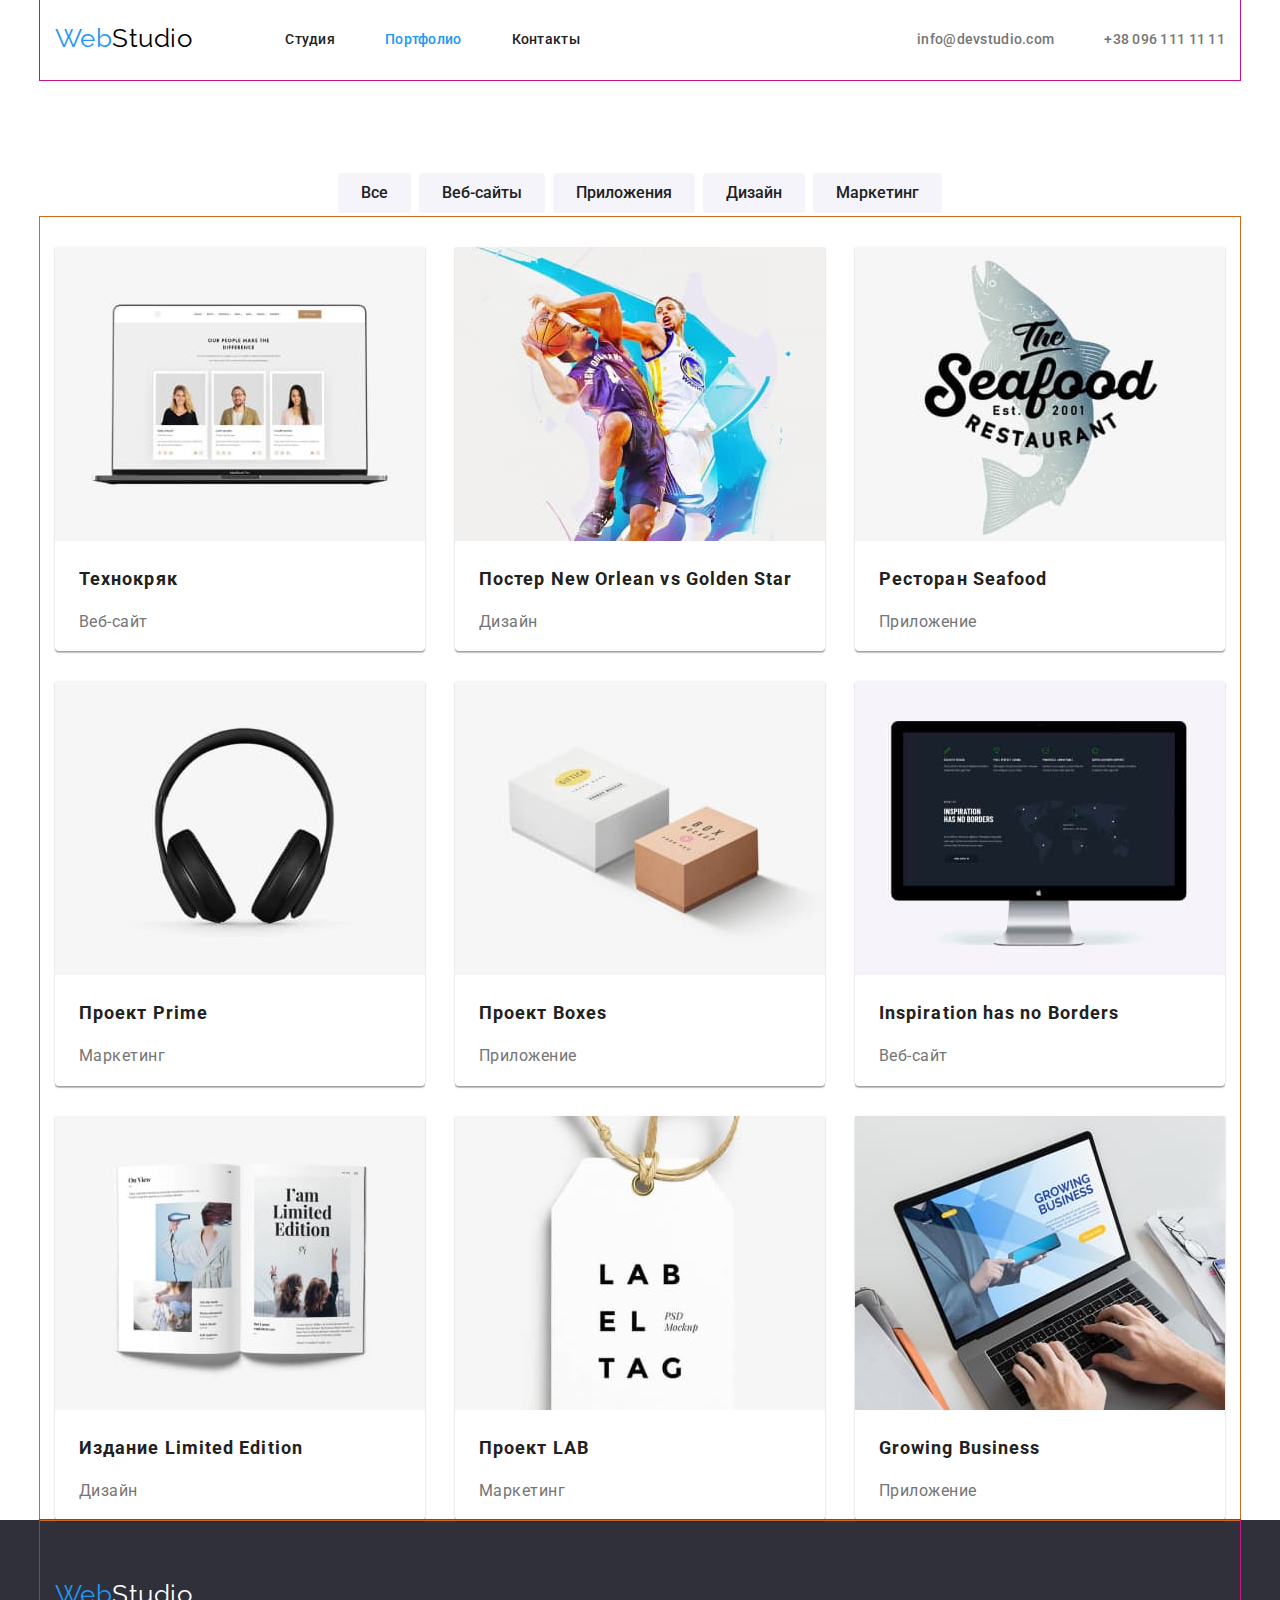
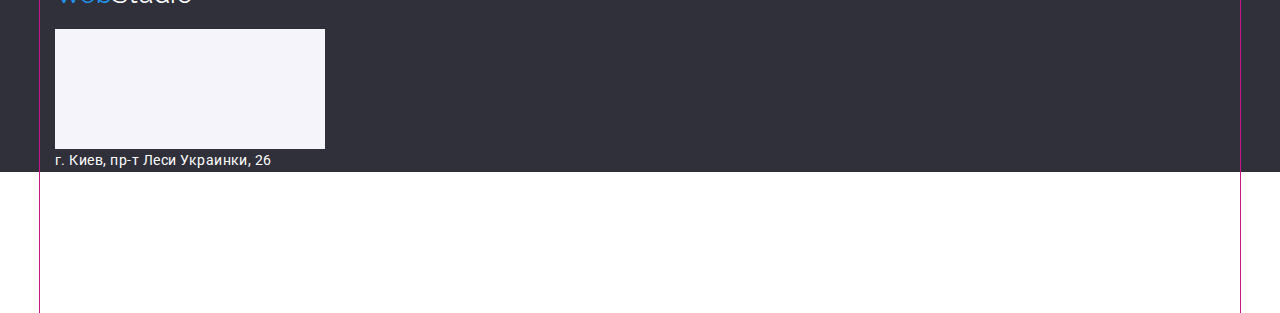
==== potrfolio.html @ 8383c679 "sapka-hero" ====
<!DOCTYPE html>
<html lang="en">
<head>
    <meta charset="UTF-8">
    <meta name="viewport" content="width=device-width, initial-scale=1.0">
    <title>Document</title>
    <link rel="preconnect" href="https://fonts.gstatic.com">
<link rel="stylesheet" href="https://fonts.googleapis.com/css2?family=Raleway:wght@700&family=Roboto:wght@400;500;700;900&display=swap">
<link rel="stylesheet" href="https://cdnjs.cloudflare.com/ajax/libs/modern-normalize/1.0.0/modern-normalize.min.css">    
<link rel="stylesheet" href="./css/modern-normalize.css">
    <link rel="stylesheet" href="./css/styles.css">
</head>
<body class="page">

    <!--шапка-->
    <header>
        <!-- container -->
       <div class="container main-nav">
     <nav class="nav">
     <a class="logo" href=""><span class="logo-web">Web</span>Studio</a>
         
             <ul class="site-nav">
                 <li class="item"> <a href="./index.html" class="link">Студия</a></li>
                 <li class="item"> <a href="./potrfolio.html" class="link carent">Портфолио</a></li>
                 <li class="item"> <a href="" class="link">Контакты</a></li>
             </ul>
          </nav>

             <ul class="nav-adress">
                 <li class="item"><a href="mailto:info@devstudio.com" class="link">info@devstudio.com</a></li>
                 <li class="item"><a href="tel:+380961111111" class="link">+38 096 111 11 11</a></li>
             </ul>
          </div>
  </header>  
     <main>
         
     <ul class="title-btn">
         <li class="btn-btn">
             <button class="btn">Все</button>
         </li>
         <li class="btn-btn">
             <button class="btn">Веб-сайты</button>
         </li>
         <li class="btn-btn">
             <button class="btn">Приложения</button>
         </li>
         <li class="btn-btn">
             <button class="btn">Дизайн</button>
         </li>
         <li class="btn-btn">
             <button class="btn">Маркетинг</button>
         </li>
     </ul>
        
        <!--наши-работы-->
     <section class="box">

        <!-- flex-container -->
     <div class="title-flex">

         <h1 class="visually-hidden">работы</h1>
         <ul class="card-set">
             <li class="grid">
                 <article class="card">
                     <div class="card-thumb">
                 <img src="./images/studio-1.jpg" alt="Технокряк" width="370">
                     </div>
                 <div class="card-contents">
                 <h2 class="title">Технокряк</h2>
                 <p class="list">Веб-сайт</p>
                    </div>
                </article>
             </li>
             <li class="grid">
                <article class="card">
                    <div class="card-thumb">
                 <img src="./images/studio-2.jpg" alt="Постер" width="370">
                </div>
                <div class="card-contents">
                 <h2 class="title">Постер New Orlean vs Golden Star</h2>
                 <p class="list">Дизайн</p>
                    </div>
                </article>
                </li>
             <li class="grid">
                <article class="card">
                    <div class="card-thumb">
                 <img src="./images/studio-3.jpg" alt="Названіе ресторана" width="370">
                 </div>
                <div class="card-contents">
                 <h2 class="title">Ресторан Seafood</h2>
                 <p class="list">Приложение</p>
                    </div>
                </article>
                </li>
             <li class="grid">
                <article class="card">
                    <div class="card-thumb">
                 <img src="./images/studio-4.jpg" alt="Наушники" width="370">
                 </div>
                <div class="card-contents">
                 <h2 class="title">Проект Prime</h2>
                 <p class="list">Маркетинг</p>
                    </div>
                </article>
             </li>
             <li class="grid">
                <article class="card">
                    <div class="card-thumb">
                 <img src="./images/studio-5.jpg" alt="Проект Boxes" width="370">
                </div>
                <div class="card-contents">
                 <h2 class="title">Проект Boxes</h2>
                 <p class="list">Приложение</p>
                    </div>
                </article>
             </li>
             <li class="grid">
                <article class="card">
                    <div class="card-thumb">
                 <img src="./images/studio-6.jpg" alt="Inspiration has no Borders" width="370">
                 </div>
                <div class="card-contents">
                 <h2 class="title">Inspiration has no Borders</h2>
                 <p class="list">Веб-сайт</p>
                    </div>
                </article>
             </li>
             <li class="grid">
                <article class="card">
                    <div class="card-thumb">
                 <img src="./images/studio-7.jpg" alt="Издание Limited Edition" width="370">
                 </div>
                <div class="card-contents">
                 <h2 class="title">Издание Limited Edition</h2>
                 <p class="list">Дизайн</p>
                    </div>
                </article>
             </li>
             <li class="grid">
                <article class="card">
                    <div class="card-thumb">
                 <img src="./images/studio-8.jpg" alt="Проект LAB" width="370">
                </div>
                <div class="card-contents">
                 <h2 class="title">Проект LAB</h2>
                <p class="list">Маркетинг</p>
                    </div>
            </article>
             </li>
             <li class="grid">
                <article class="card">
                    <div class="card-thumb">
                 <img src="./images/studio-9.jpg" alt="Growing Business" width="370">
                </div>
                <div class="card-contents">
                 <h2 class="title">Growing Business</h2>
                 <p class="list">Приложение</p>
                    </div>
                </article>
             </li>
         </ul>
        </div>
        </section>
     
    </main>

    <footer class="footer">
        <!-- container -->
        <div class="container">
      <a class="logo" href=""><span class="logo-web">Web</span>Studio</a>
      <address class="adres">
  
         <ul class="contact">
          <li class="links"><a href="" class="items">г. Киев, пр-т Леси Украинки, 26</a></li>
          <li class="links"><a href="mailto:info@devstudio.com" class="item">info@devstudio.com</a></li>
          <li class="links"><a href="tel:+380961111111" class="item">+38 096 111 11 11</a></li>
      </ul>
  
      </address>
  </div>
    </footer>
</body>
</html>
---- css/styles.css ----
:root { 
--primary-text-color: #757575; 
--title-text-color: #212121;  
--akcent-color:  #2196F3;
--logo-tekst: #000000;
--hero-100pr: #FFFFFF;
--white-footer-60pr: #FFFFFF;

--backgraund: #2F303A; 
--primery-btn-color: #F5F4FA;

--card-grid: 30px;
}

body { 
color: var(--primary-text-color); 
font-family: Roboto, sans-serif; 
letter-spacing: 0.03em;}


.visually-hidden { 
position: absolute;
width: 1px; 
height: 1px; 
margin: -1px; 
border: 0; 
padding: 0; 
white-space: nowrap; 
clip-path: inset(100%); clip: rect(0 0 0 0); overflow: hidden;}


/* анульовання */

.section.no-padding {
    padding-top: 0;
    padding-bottom: 0;
}
.card-set .list {
    margin-top: 4;
    margin-bottom: 0;
}

img {
    display: block;
    max-width: 100%;
    height: auto;
}
 
.container {
margin-left: auto;
margin-right: auto;
width: 1200px;
padding-right: 15px;
padding-left: 15px;
outline: 1px solid mediumvioletred;
}
  
    
/* main-nav */
.main-nav {
    justify-content: space-between;
    align-items: center;
    display: flex;
}
.nav {
    display: flex;
}
/* .nav-adress */
.nav-adress { 
    margin-left: auto;
    display: flex;
    padding-top: 32px;
    padding-bottom: 32px;
    padding-left: 0;
    margin-top: 0;
    margin-bottom: 0;


    font-weight: 500; 
    font-size: 14px; 
    line-height: 1.14; 
    letter-spacing: 0.02em;
}
/* site-nav */
.site-nav {
    justify-content: space-between;
    align-items: center;
    
    display: flex;
    margin-left: 93px;
    margin-top: 0;
    margin-bottom: 0;
    padding-left: 0;
}
/* logo */

.logo-web {color: var(--akcent-color);}

.nav .logo {
    padding-top: 24px;
    padding-bottom: 25px;
}
.logo {
    color: var(--logo-tekst); 
    font-family: Raleway, sans-serif;
    font-size: 26px; 
    line-height: 1.11; 
}
.site-nav .item +.item {
    margin-left: 50px;
}

.site-nav .link {
    display: block;
    padding-top: 32px;
    padding-bottom: 32px;
    

    color: var(--title-text-color);
    font-weight: 500; 
    font-size: 14px; 
    line-height: 1.14; 
    letter-spacing: 0.02em;
}

.site-nav .link:hover,
.site-nav .link:focus {
    color: var(--akcent-color);
}

.site-nav .carent {
    color: var(--akcent-color);
}

.nav-adress .item + .item {
    margin-left: 50px;
}

/* adres */
.nav-adress .link{
    font-weight: 500; 
    font-size: 14px; 
    line-height: 1.14; 
    letter-spacing: 0.02em;
    display: flex;
    justify-content: center;
    cursor: pointer;
    height: 16px;
    color: var(--primary-text-color);
}
.nav-adress .link{
    content: '';
    fill: currentColor;
}
.address-icon {
    fill: currentColor;
    margin-right: 10px;
}
.address-icon:hover,
.address-icon:focus {
fill: var(--akcent-color);
}
/* .contact .link:last-child {
    margin-left: 50px;
} */

/* .contact li:not(:last-child) {
    margin-right: 50px;
} */
.nav-adress .link {
    color: var(--primary-text-color);
}

.nav-adress .link:hover, 
.nav-adress .link:focus {color: var(--akcent-color);}

/* hero */

.hero {
    max-width: 1600px;
    margin-right:auto;
    margin-left: auto;
    padding-top: 199px;
    padding-bottom: 201px;
    margin-top: 0px;
    margin-bottom: 0px;
    height: 600px;
    text-align: center;
    background-image: linear-gradient(to right,
    rgba(47, 48, 58, 0.4), rgba(47, 48, 58, 0.4)
),
url(../images/hero.jpg);
background-size: cover;
background-position: center;
text-align: center; 
}

.hero .hero-title {
    margin-bottom: 40px;
    margin-right:auto;
    margin-left: auto;
    color: var(--hero-100pr); 
    font-weight: 900; 
    font-size: 44px; 
    line-height: 1.36; 
    width: 696px;
    letter-spacing: 0.06em;
}

/* section */
.section {
    padding-top: 94px;
    padding-bottom: 94px;
}

.feature-list{
    display: flex;
    flex-wrap: wrap;
    
    margin-top: 0;
    margin-bottom: 0;
    padding-left: 0;
    list-style: none;
}
.feature-list .title {
    margin-top: 30px;
    margin-bottom: 10px;
}
.items::before { 
display: block;
content: '';
width: 270px;
height: 120px;
background-size: contain;
background-repeat: no-repeat;
background-position: center;
background-color: var(--primery-btn-color);
}

.items:nth-child(1)::before {
    background-image: url(../images/symbol-defs.svg#icon-antenna);
}

.items:nth-child(2)::before {
    background-image: url(../images/symbol-defs.svg#icon-clock);
}

.items:nth-child(3)::before {
    background-image: url(../images/symbol-defs.svg#icon-diagram);
}

.items:nth-child(4)::before {
    background-image: url(../images/symbol-defs.svg#icon-astronaut);
}

/* .items .icon-antenna {
    background-image: url(../images/symbol-defs.svg#icon-antenna);
} */
.feature-list .items {
width: 270px;
}

.feature-list .items +.items {
margin-left: 30px;
}

.feature-list .pic {
    width: 370px;
}

.feature-list .pic + .pic {
    margin-left: 30px;
}
.section-title,
.section .title,
.section .item {color: var(--title-text-color);}

.feature-list .title {
    margin-top: 0;
    margin-bottom: 40px;

    font-size: 14px; 
    line-height: 1.4;}

.section-title {
    margin-top: 0;
    margin-bottom: 50px;
    font-size: 36px; 
    line-height: 1.17;
    text-align: center;

}

.section .desc {
    margin-top: 0;
    margin-bottom: 0;

    font-weight: 400; 
    font-size: 14px; 
    line-height: 1.71;
}

.section .item {
    margin-top: 0;
    margin-bottom: 10px;

    font-weight: 500; 
    font-size: 16px; 
    line-height: 1.9;}

.section .link {
    padding-top: 0;
    padding-bottom: 0;
    margin-bottom: 0;
    margin-top: 0;

    font-size: 16px; 
    line-height: 1.9;
}

.section.our {
    background-color: var(--primery-btn-color);
}

.section-user .user {
    flex-basis: calc(100% / 4 - var(--card-grid));
    margin-left: var(--card-grid);
    box-shadow: 0px 1px 3px rgba(0, 0, 0, 0.12), 0px 1px 1px rgba(0, 0, 0, 0.14), 0px 2px 1px rgba(0, 0, 0, 0.2);
border-radius: 0px 0px 4px 4px;
}
.section-user {
    margin-left: calc(-1 * var(--card-grid));
    display: flex;
    flex-wrap: wrap;
    padding-left: 0;
    margin-top: 0;
    margin-bottom: 0;
    text-align: center;
    
}
.pic-content {
    padding-top: 30px;
    padding-bottom: 30px;
    background-color: var(--white-footer-60pr);
}

/* .section-user .link {
    margin-bottom: 30px;
} */

/* .section-user .user + .user {
margin-left: 30px;
} */

/* footer */

.footer {
    height: 252px;
    justify-content: center;
    background: var(--backgraund);
}

.footer .logo, 
.footer .items {color: var(--hero-100pr);}

.adres .item {color: var(--white-footer-60pr);}

.footer .contact {
    padding-left: 0;
    margin-top: 20px;

    font-weight: normal; 
    font-size: 14px; 
    line-height: 1.71;
}
.contact .links {
    margin-top: 9px;
}
.footer .container {
    padding-top: 60px;
    padding-bottom: 60px;
}
/* button */
.button {
    border-radius: 4px;
    padding: 10px 32px;
    border: 1px solid transparent;

    color: var(--hero-100pr); 
    background-color: var(--akcent-color); 
    
    font-family: inherit; 
    font-weight: 700; 
    font-size: 16px; 
    line-height: 1.87; 
    letter-spacing: 0.06em;
    align-items: center;
}

.title-btn {
    justify-content: center;
    padding-top: 93px;
    padding-bottom: 34px;
    display: flex;
padding-left: 0;
margin-top: 0;
margin-bottom: 0;
}

.title-btn .btn-btn + .btn-btn {
    margin-left: 8px;
}
.btn {
    display: inline-block;
    border-radius: 4px;
    padding: 6px 22px;
    border: 1px solid transparent;

    color: var(--title-text-color); 
    background: var(--primery-btn-color); 
    
    font-family: inherit; 
    font-weight: 500; 
    font-size: 16px; 
    line-height: 1.62;
    text-align: center;
}

.btn:hover,
.btn:focus {
    color: var(--hero-100pr); 
    background: var(--akcent-color);
}

/* portfolio */
/* container */
.title-flex {
    margin-right: auto;
   margin-left: auto;
    padding-right: 15px;
    padding-left: 15px;
    width: 1200px;
    outline: 1px solid chocolate;
}

.card-contents .title {
    margin-top: 0;
    margin-bottom: 4px;
    width: 322px;

    color: var(--title-text-color);
    font-weight: 700;
    font-size: 18px;
    line-height: 2;
    letter-spacing: 0.06em;
}
.card-set {
    display: flex;
    flex-wrap: wrap;
    padding-left: 0;
    margin-top: calc(-1 * var(--card-grid));
    margin-bottom: 0;
    margin-left: calc(-1 * var(--card-grid));
}
.card-set .grid {
    flex-basis: calc(100% / 3 - var(--card-grid));
    margin-top: var(--card-grid);
    margin-left: var(--card-grid);
    box-shadow: 0px 1px 3px rgba(0, 0, 0, 0.12), 0px 1px 1px rgba(0, 0, 0, 0.14), 0px 2px 1px rgba(0, 0, 0, 0.2);
border-radius: 0px 0px 4px 4px;
}

.card-contents {
    padding: 20px 24px;
}
 
.caption .title {
    margin-top: 20px;

    color: var(--title-text-color); 
    font-size: 18px; line-height: 2;
    letter-spacing: 0.06em;
}

.caption .list {
    margin-top: 0;
    margin-bottom: 20px;

    font-weight: 400; 
    font-size: 16px; 
    line-height: 1.87;
}
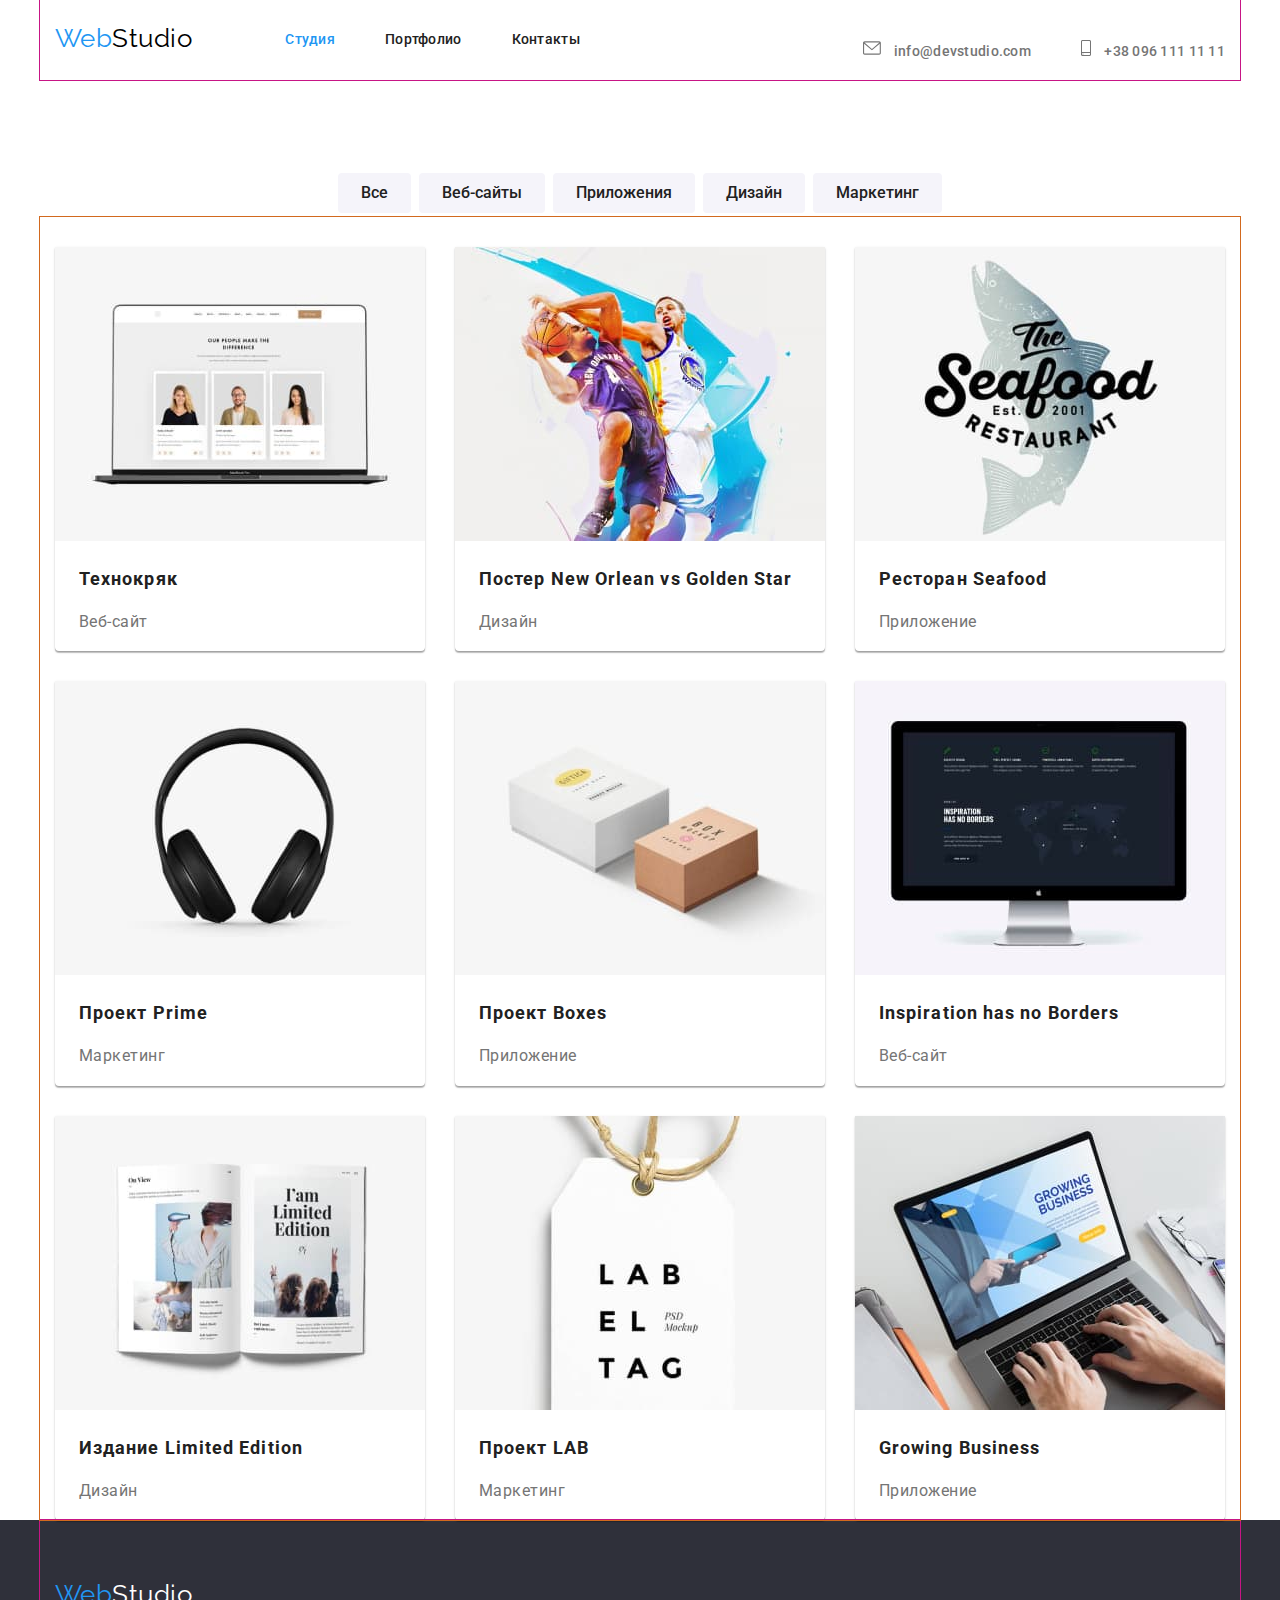
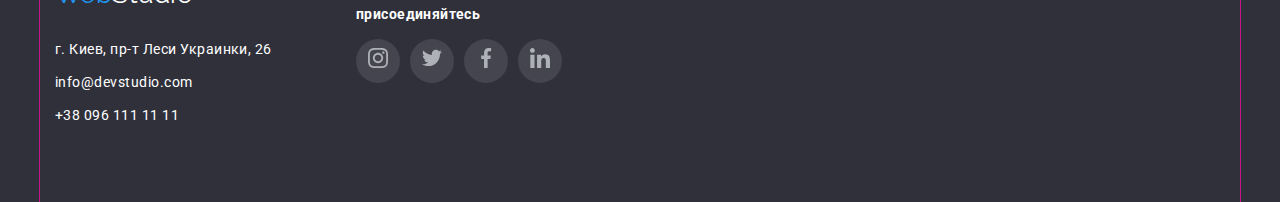
==== commit a5b680e9: "footer" ====
--- a/potrfolio.html
+++ b/potrfolio.html
@@ -15,22 +15,37 @@
     <!--шапка-->
     <header>
         <!-- container -->
-       <div class="container main-nav">
-     <nav class="nav">
-     <a class="logo" href=""><span class="logo-web">Web</span>Studio</a>
-         
-             <ul class="site-nav">
-                 <li class="item"> <a href="./index.html" class="link">Студия</a></li>
-                 <li class="item"> <a href="./potrfolio.html" class="link carent">Портфолио</a></li>
-                 <li class="item"> <a href="" class="link">Контакты</a></li>
-             </ul>
-          </nav>
-
-             <ul class="nav-adress">
-                 <li class="item"><a href="mailto:info@devstudio.com" class="link">info@devstudio.com</a></li>
-                 <li class="item"><a href="tel:+380961111111" class="link">+38 096 111 11 11</a></li>
-             </ul>
-          </div>
+        <div class="container main-nav">
+            <nav class="nav">
+            <a class="logo" href=""><span class="logo-web">Web</span>Studio</a>
+                
+                    <ul class="site-nav">
+                        <li class="item"> <a href="./index.html" class="link carent">Студия</a></li>
+                        <li class="item"> <a href="./potrfolio.html" class="link">Портфолио</a></li>
+                        <li class="item"> <a href="" class="link">Контакты</a></li>
+                    </ul>
+                 </nav>
+     
+                 <ul class="nav-adress link">
+                   <li class="item">
+                    <a href="mailto:info@devstudio.com" class="link"
+                    aria-label="icon-envelope">
+                    <svg class="address-icon" width="18"
+                    height="16"> 
+                      <use href="./images/symbol-defs.svg#icon-envelope"></use>
+                    </svg>
+                    info@devstudio.com
+                    </a></li>
+                   <li class="item">
+                     <a href="tel:+380961111111" class="link" 
+                     aria-label="phone">
+                      <svg class="address-icon" width="10"
+                      height="16">
+                        <use href="./images/symbol-defs.svg#icon-smartphone"></use>
+                      </svg> 
+                      +38 096 111 11 11</a></li>
+               </ul>
+                 </div>
   </header>  
      <main>
          
@@ -164,21 +179,67 @@
         </section>
      
     </main>
-
-    <footer class="footer">
-        <!-- container -->
-        <div class="container">
-      <a class="logo" href=""><span class="logo-web">Web</span>Studio</a>
-      <address class="adres">
-  
-         <ul class="contact">
-          <li class="links"><a href="" class="items">г. Киев, пр-т Леси Украинки, 26</a></li>
-          <li class="links"><a href="mailto:info@devstudio.com" class="item">info@devstudio.com</a></li>
-          <li class="links"><a href="tel:+380961111111" class="item">+38 096 111 11 11</a></li>
-      </ul>
-  
-      </address>
-  </div>
-    </footer>
+<!-- footer -->
+<footer class="footer">
+
+    <!-- container -->
+
+    <div class="container foot-div">
+    <div>
+  <a class="logo" href=""><span class="logo-web">Web</span>Studio</a>
+  <address class="adres">
+
+     <ul class="contact">
+      <li class="links"><a href="" class="item-s">г. Киев, пр-т Леси Украинки, 26</a></li>
+      <li class="links"><a href="mailto:info@devstudio.com" class="item">info@devstudio.com</a></li>
+      <li class="links"><a href="tel:+380961111111" class="item">+38 096 111 11 11</a></li>
+  </ul>
+</address>
+    </div>
+  <!-- container -->
+  <div class="footer-icons">
+<section >
+<h2 class="footer-title">присоединяйтесь</h2>
+<ul class="social-icons">
+  <li class="icon-s footer-li">
+      <a href="">
+        <svg class="leter" width="20"  height="20">
+          <use  href="./images/symbol-defs.svg#icon-instagram">
+
+          </use>
+        </svg>
+      </a>
+  </li>
+  <li class="icon-s footer-li">
+      <a href="">
+        <svg class="leter" width="20"  height="20">
+          <use  href="./images/symbol-defs.svg#icon-twitter">
+
+          </use>
+        </svg>
+      </a>
+  </li>
+  <li class="icon-s footer-li">
+      <a href=""> 
+        <svg class="leter" width="20"  height="20">
+        <use  href="./images/symbol-defs.svg#icon-facebook">
+
+        </use>
+      </svg>
+    </a>
+  </li>
+  <li class="icon-s footer-li">
+      <a href="">
+        <svg class="leter" width="20"  height="20">
+          <use  href="./images/symbol-defs.svg#icon-linkedin">
+          </use>
+        </svg>
+      </a>
+  </li>
+</ul>
+</section>
+</div>
+</div>
+</footer>
 </body>
 </html>--- a/css/styles.css
+++ b/css/styles.css
@@ -8,8 +8,9 @@
 
 --backgraund: #2F303A; 
 --primery-btn-color: #F5F4FA;
-
+--social-icons: #afb1b8;
 --card-grid: 30px;
+--white-text-color-1: rgba(255, 255, 255, 0.1);
 }
 
 body { 
@@ -137,7 +138,7 @@
 }
 
 /* adres */
-.nav-adress .link{
+.nav-adress.link{
     font-weight: 500; 
     font-size: 14px; 
     line-height: 1.14; 
@@ -238,19 +239,19 @@
 }
 
 .items:nth-child(1)::before {
-    background-image: url(../images/symbol-defs.svg#icon-antenna);
+    background-image: url("../images/symbol-defs.svg#icon-antenna");
 }
 
 .items:nth-child(2)::before {
-    background-image: url(../images/symbol-defs.svg#icon-clock);
+    background-image: url("../images/symbol-defs.svg#icon-clock");
 }
 
 .items:nth-child(3)::before {
-    background-image: url(../images/symbol-defs.svg#icon-diagram);
+    background-image: url("../images/symbol-defs.svg#icon-diagram");
 }
 
 .items:nth-child(4)::before {
-    background-image: url(../images/symbol-defs.svg#icon-astronaut);
+    background-image: url("../images/symbol-defs.svg#icon-astronaut");
 }
 
 /* .items .icon-antenna {
@@ -311,7 +312,7 @@
 .section .link {
     padding-top: 0;
     padding-bottom: 0;
-    margin-bottom: 0;
+    margin-bottom: 16px;
     margin-top: 0;
 
     font-size: 16px; 
@@ -343,7 +344,41 @@
     padding-bottom: 30px;
     background-color: var(--white-footer-60pr);
 }
-
+/* social-icons */
+.social-icons {
+    display: flex;
+    justify-content: center;
+    padding-left: 0;
+    color: var(--primary-text-color);
+}
+.social-icons .icon-s {
+    display: flex;
+    justify-content: center;
+    align-items: center;
+    width: 44px;
+    height: 44px;
+    border-radius: 50%;
+}
+.social-icons .icon-s + .icon-s {
+    margin-left: 10px;
+}
+.social-icons .icon-s
+
+.leter {
+    fill: var(--social-icons);
+}
+.icon-s:hover .leter{
+    fill: var(--hero-100pr);
+}
+
+.social-icons .icon-s:hover,
+.social-icons .icon-s:focus {
+    background-color: var(--akcent-color);
+}
+.icon-s.footer-li {
+    background-color: var(--white-text-color-1);
+    color: var(--hero-100pr);
+}
 /* .section-user .link {
     margin-bottom: 30px;
 } */
@@ -352,34 +387,105 @@
 margin-left: 30px;
 } */
 
+/* Постоянные клиенты */
+.regular {
+pading: 97px 0 91px;
+}
+
+.client-title {
+ padding: 0;
+  margin: 50px auto 0;
+  display: flex;
+  justify-content: space-between;
+  color: var(--social-icons);
+}
+
+.client-item {
+    color: var(--social-icons);
+
+}
+.client-wraper {
+    width: 170px;
+  height: 90px;
+  border: 1px solid currentColor;
+  border-radius: 4px;
+  display: flex;
+  justify-content: center;
+  align-items: center;
+}
+
+.icon-c {
+    fill: currentColor;
+}
+ .icon-c:hover {
+    fill: var(--akcent-color);
+}
+
 /* footer */
 
 .footer {
-    height: 252px;
+    display: flex;
     justify-content: center;
     background: var(--backgraund);
-}
+
+}
+.footer-ul {
+    margin: 20px 0 0;
+  }
 
 .footer .logo, 
-.footer .items {color: var(--hero-100pr);}
+.footer .item-s {color: var(--hero-100pr);}
 
 .adres .item {color: var(--white-footer-60pr);}
 
 .footer .contact {
+    display: block;
+    flex-wrap: wrap;
     padding-left: 0;
     margin-top: 20px;
-
+width: 231px;
     font-weight: normal; 
     font-size: 14px; 
     line-height: 1.71;
 }
 .contact .links {
+    display: inline-block;
+    flex-wrap: wrap;
     margin-top: 9px;
 }
 .footer .container {
     padding-top: 60px;
     padding-bottom: 60px;
 }
+.footer-title {
+    font-style: normal;
+  font-weight: bold;
+    padding-left: 0;
+    font-size: 14px;
+    line-height: 1.14;
+    letter-spacing: 0.03em;
+    color: var(--hero-100pr);
+
+}
+.footer-logo {
+
+    /* display: flex; */
+    /* justify-content: center; */
+}
+.footer-icons {
+    display: flex;
+    justify-content: center;
+    align-items: center;
+    padding-top: 0;
+    padding-bottom: 0;
+    width: 206px;
+  margin: 12px auto 40px 70px;
+}
+
+.foot-div {
+    display: flex;
+}
+
 /* button */
 .button {
     border-radius: 4px;
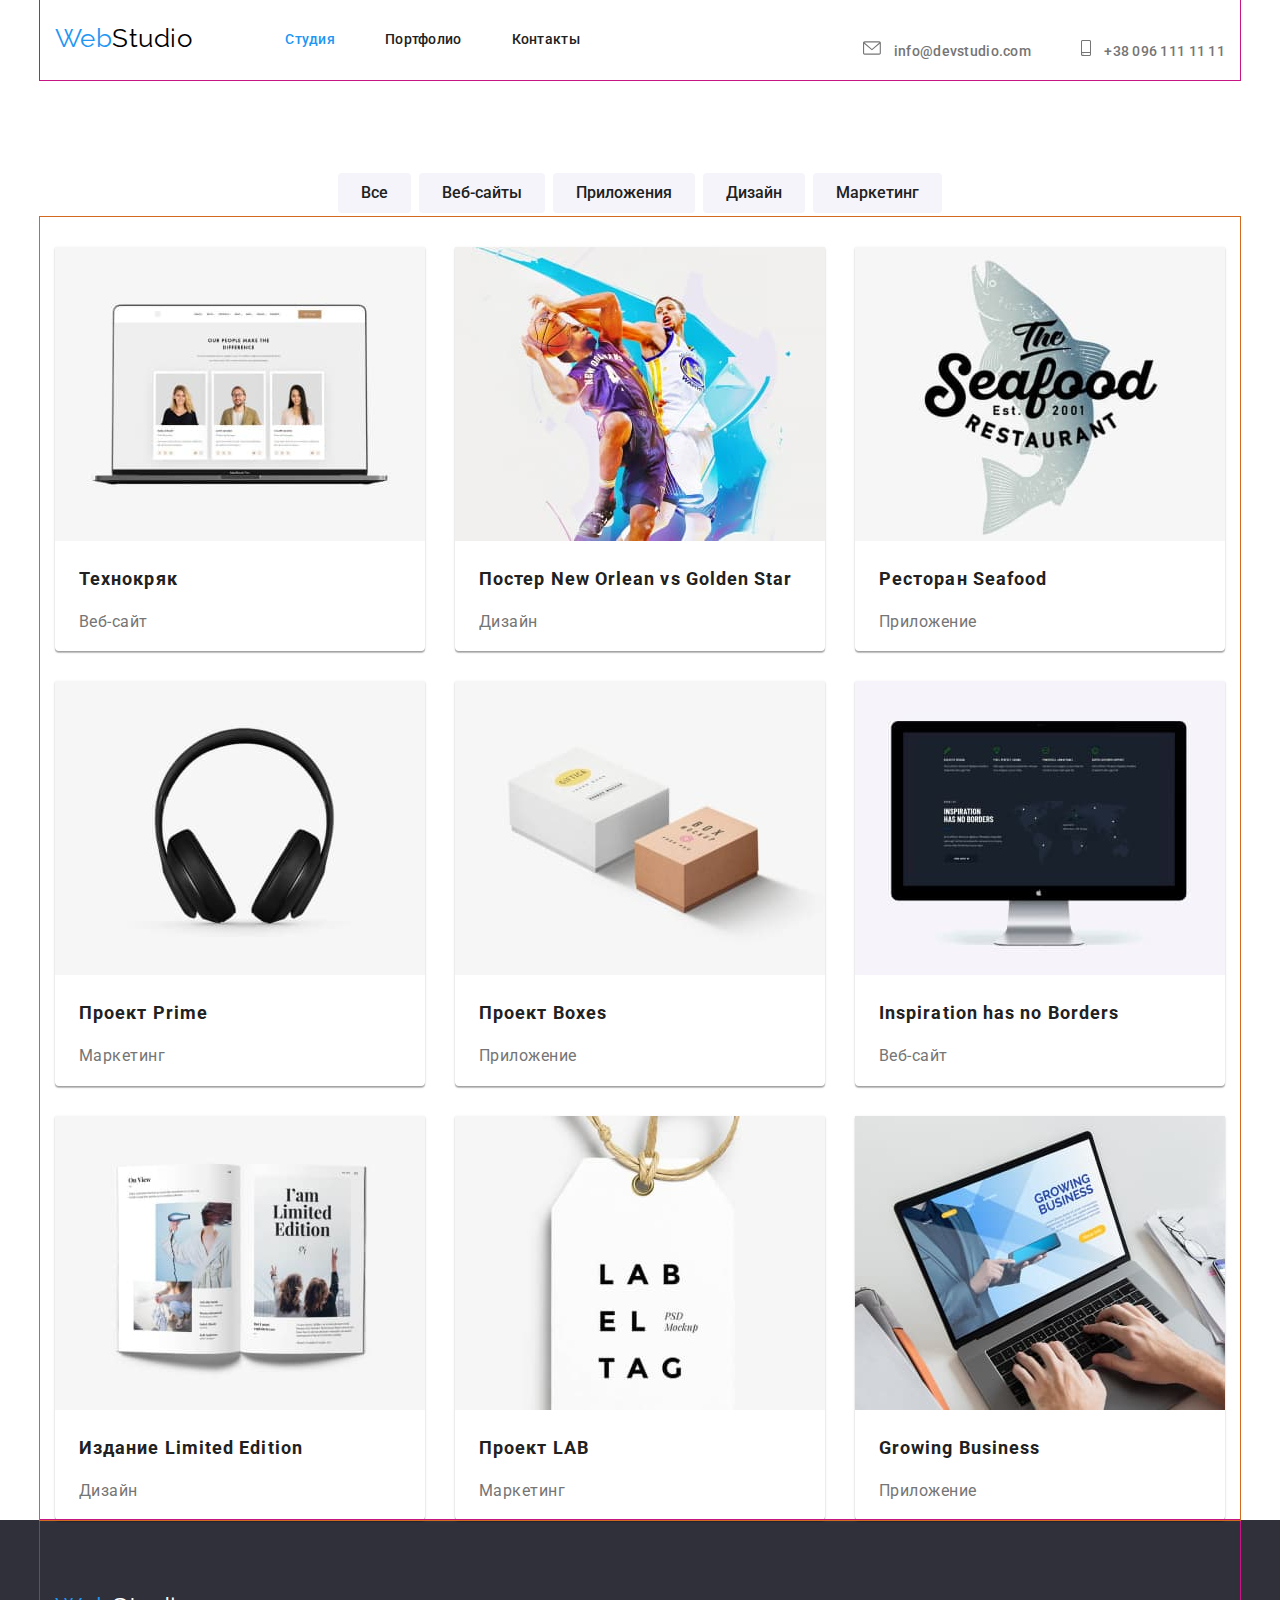
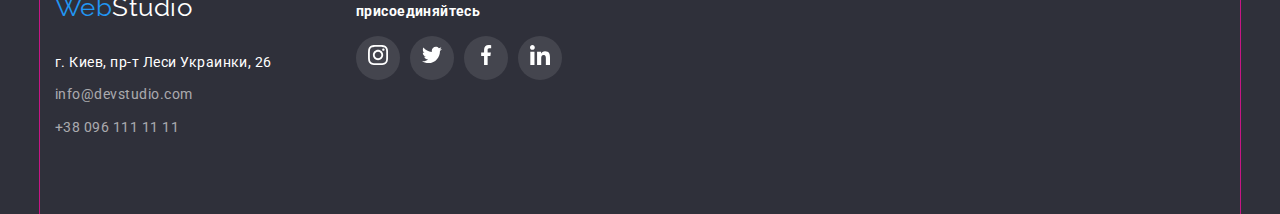
==== commit b1df462b: "osobenosti" ====
--- a/potrfolio.html
+++ b/potrfolio.html
@@ -203,7 +203,7 @@
 <ul class="social-icons">
   <li class="icon-s footer-li">
       <a href="">
-        <svg class="leter" width="20"  height="20">
+        <svg class="leter-f" width="20"  height="20">
           <use  href="./images/symbol-defs.svg#icon-instagram">
 
           </use>
@@ -212,7 +212,7 @@
   </li>
   <li class="icon-s footer-li">
       <a href="">
-        <svg class="leter" width="20"  height="20">
+        <svg class="leter-f" width="20"  height="20">
           <use  href="./images/symbol-defs.svg#icon-twitter">
 
           </use>
@@ -221,7 +221,7 @@
   </li>
   <li class="icon-s footer-li">
       <a href=""> 
-        <svg class="leter" width="20"  height="20">
+        <svg class="leter-f" width="20"  height="20">
         <use  href="./images/symbol-defs.svg#icon-facebook">
 
         </use>
@@ -230,7 +230,7 @@
   </li>
   <li class="icon-s footer-li">
       <a href="">
-        <svg class="leter" width="20"  height="20">
+        <svg class="leter-f" width="20"  height="20">
           <use  href="./images/symbol-defs.svg#icon-linkedin">
           </use>
         </svg>
--- a/css/styles.css
+++ b/css/styles.css
@@ -4,7 +4,7 @@
 --akcent-color:  #2196F3;
 --logo-tekst: #000000;
 --hero-100pr: #FFFFFF;
---white-footer-60pr: #FFFFFF;
+--white-footer-60pr:rgba(255, 255, 255, 0.6);
 
 --backgraund: #2F303A; 
 --primery-btn-color: #F5F4FA;
@@ -236,22 +236,23 @@
 background-repeat: no-repeat;
 background-position: center;
 background-color: var(--primery-btn-color);
+color: var(--title-text-color)
 }
 
 .items:nth-child(1)::before {
-    background-image: url("../images/symbol-defs.svg#icon-antenna");
+    background-image: url("../images/antenna.svg");
 }
 
 .items:nth-child(2)::before {
-    background-image: url("../images/symbol-defs.svg#icon-clock");
+    background-image: url("../images/clock.svg");
 }
 
 .items:nth-child(3)::before {
-    background-image: url("../images/symbol-defs.svg#icon-diagram");
+    background-image: url("../images/diagram.svg");
 }
 
 .items:nth-child(4)::before {
-    background-image: url("../images/symbol-defs.svg#icon-astronaut");
+    background-image: url("../images/astronaut.svg");
 }
 
 /* .items .icon-antenna {
@@ -377,7 +378,10 @@
 }
 .icon-s.footer-li {
     background-color: var(--white-text-color-1);
-    color: var(--hero-100pr);
+    fill: var(--hero-100pr);
+}
+.leter-f {
+    fill: var(--hero-100pr);
 }
 /* .section-user .link {
     margin-bottom: 30px;
@@ -436,8 +440,14 @@
 .footer .logo, 
 .footer .item-s {color: var(--hero-100pr);}
 
-.adres .item {color: var(--white-footer-60pr);}
-
+.adres .item {
+    color: var(--white-footer-60pr);
+}
+
+.adres .item:hover,
+.adres .item:focus {
+    color: var(--hero-100pr);
+}
 .footer .contact {
     display: block;
     flex-wrap: wrap;
@@ -467,11 +477,7 @@
     color: var(--hero-100pr);
 
 }
-.footer-logo {
-
-    /* display: flex; */
-    /* justify-content: center; */
-}
+
 .footer-icons {
     display: flex;
     justify-content: center;
@@ -484,6 +490,7 @@
 
 .foot-div {
     display: flex;
+    align-items: baseline;
 }
 
 /* button */
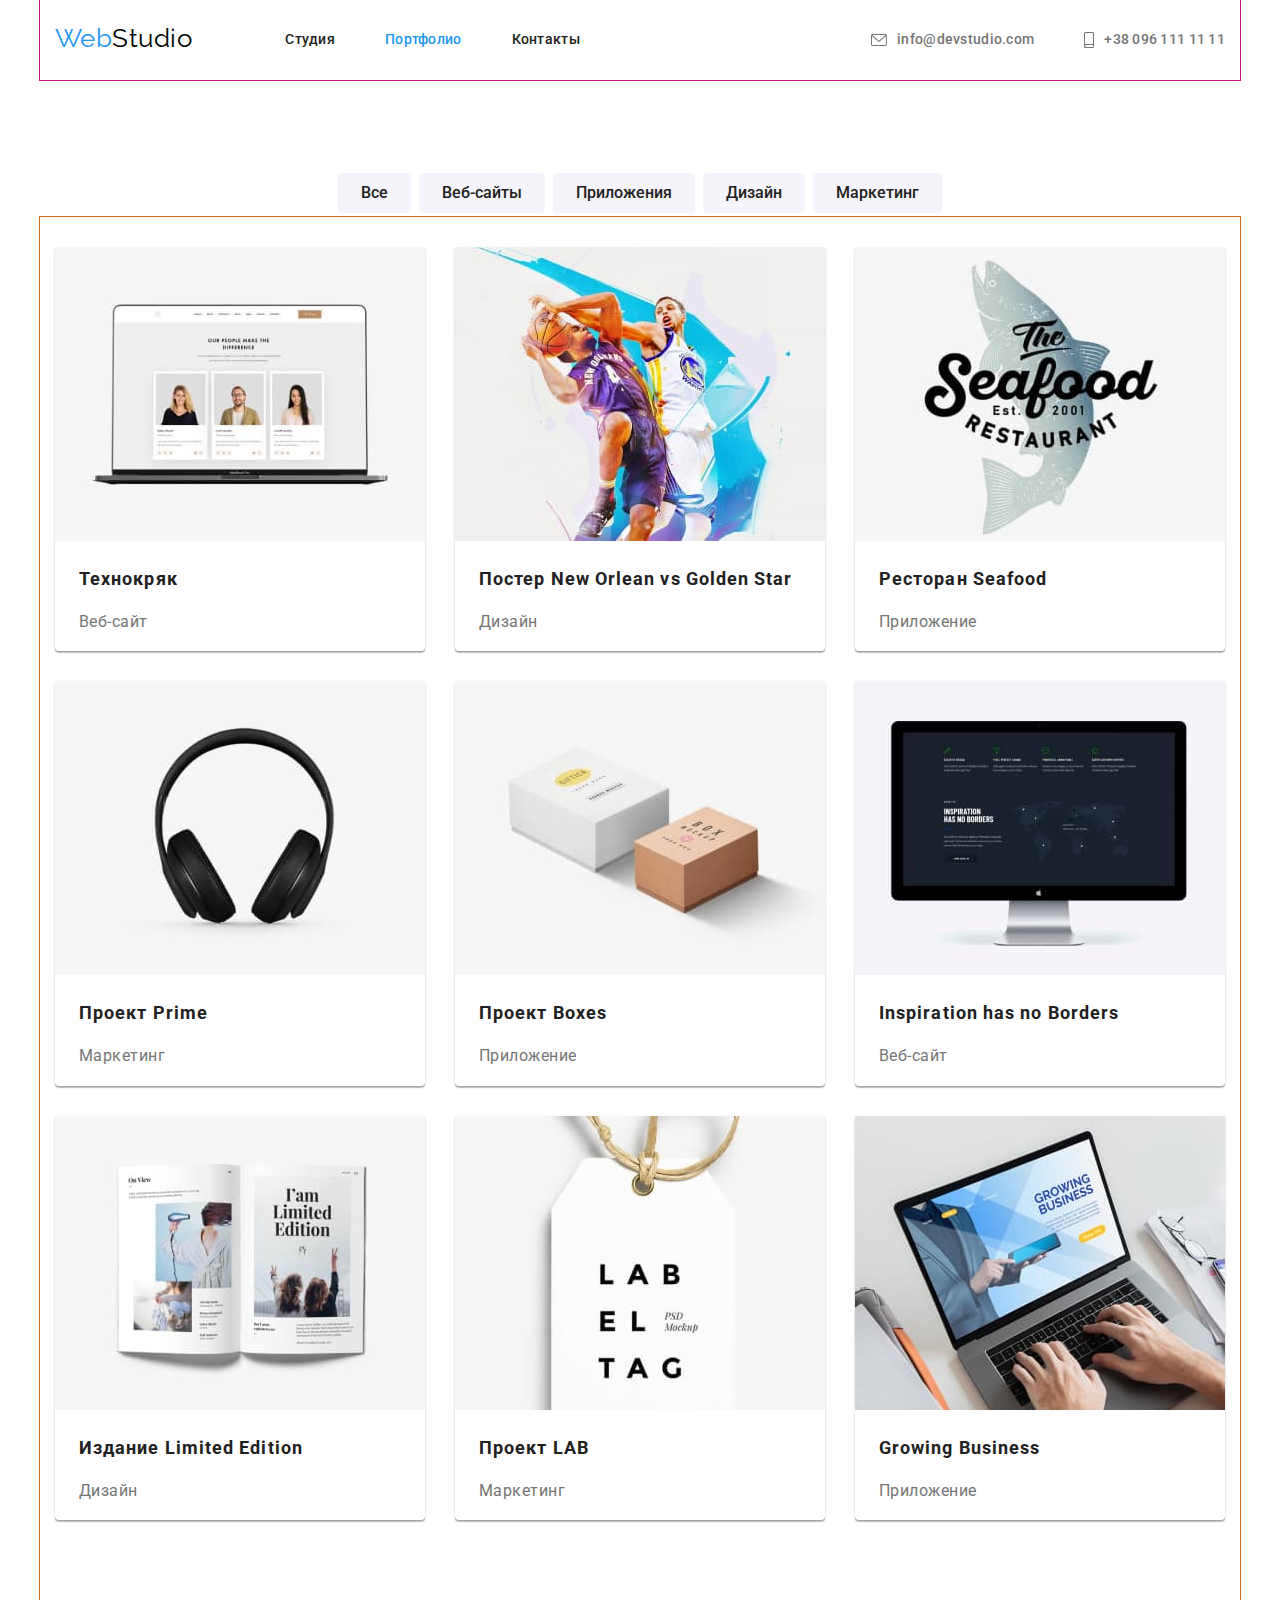
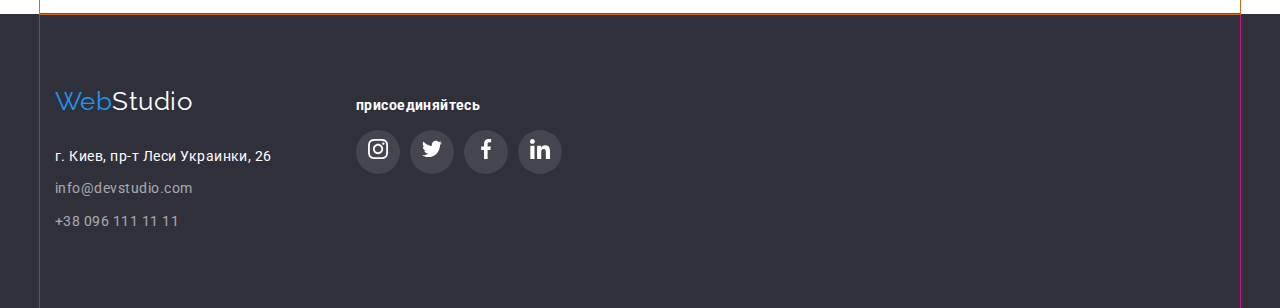
==== commit b950dcb4: "hm4" ====
--- a/potrfolio.html
+++ b/potrfolio.html
@@ -20,18 +20,18 @@
             <a class="logo" href=""><span class="logo-web">Web</span>Studio</a>
                 
                     <ul class="site-nav">
-                        <li class="item"> <a href="./index.html" class="link carent">Студия</a></li>
-                        <li class="item"> <a href="./potrfolio.html" class="link">Портфолио</a></li>
+                        <li class="item"> <a href="./index.html" class="link">Студия</a></li>
+                        <li class="item"> <a href="./potrfolio.html" class="link carent">Портфолио</a></li>
                         <li class="item"> <a href="" class="link">Контакты</a></li>
                     </ul>
                  </nav>
      
-                 <ul class="nav-adress link">
+                 <ul class="nav-adress">
                    <li class="item">
                     <a href="mailto:info@devstudio.com" class="link"
                     aria-label="icon-envelope">
-                    <svg class="address-icon" width="18"
-                    height="16"> 
+                    <svg class="address-icon" width="16"
+                    height="12"> 
                       <use href="./images/symbol-defs.svg#icon-envelope"></use>
                     </svg>
                     info@devstudio.com
--- a/css/styles.css
+++ b/css/styles.css
@@ -70,8 +70,6 @@
 .nav-adress { 
     margin-left: auto;
     display: flex;
-    padding-top: 32px;
-    padding-bottom: 32px;
     padding-left: 0;
     margin-top: 0;
     margin-bottom: 0;
@@ -81,8 +79,11 @@
     font-size: 14px; 
     line-height: 1.14; 
     letter-spacing: 0.02em;
-}
-/* site-nav */
+    cursor: pointer;
+
+    color: var(--primary-text-color);
+}
+
 .site-nav {
     justify-content: space-between;
     align-items: center;
@@ -138,22 +139,22 @@
 }
 
 /* adres */
-.nav-adress.link{
-    font-weight: 500; 
-    font-size: 14px; 
-    line-height: 1.14; 
+   
+.nav-adress .link {
+    display: flex;
+    align-items: center;
+    content: '';
+
+    padding-top: 22px;
+    padding-bottom: 22px;
+    font-weight: 500;
+    font-size: 14px;
+    line-height: 1.14;
     letter-spacing: 0.02em;
-    display: flex;
-    justify-content: center;
-    cursor: pointer;
-    height: 16px;
-    color: var(--primary-text-color);
-}
-.nav-adress .link{
-    content: '';
-    fill: currentColor;
+color: var(--primary-text-color);
 }
 .address-icon {
+    align-items: center;
     fill: currentColor;
     margin-right: 10px;
 }
@@ -168,9 +169,6 @@
 /* .contact li:not(:last-child) {
     margin-right: 50px;
 } */
-.nav-adress .link {
-    color: var(--primary-text-color);
-}
 
 .nav-adress .link:hover, 
 .nav-adress .link:focus {color: var(--akcent-color);}
@@ -232,11 +230,11 @@
 content: '';
 width: 270px;
 height: 120px;
-background-size: contain;
+margin-bottom: 30px;
 background-repeat: no-repeat;
 background-position: center;
 background-color: var(--primery-btn-color);
-color: var(--title-text-color)
+
 }
 
 .items:nth-child(1)::before {
@@ -254,6 +252,7 @@
 .items:nth-child(4)::before {
     background-image: url("../images/astronaut.svg");
 }
+
 
 /* .items .icon-antenna {
     background-image: url(../images/symbol-defs.svg#icon-antenna);
@@ -279,7 +278,7 @@
 
 .feature-list .title {
     margin-top: 0;
-    margin-bottom: 40px;
+    margin-bottom: 10px;
 
     font-size: 14px; 
     line-height: 1.4;}
@@ -551,6 +550,7 @@
     margin-right: auto;
    margin-left: auto;
     padding-right: 15px;
+    padding-bottom: 94px;
     padding-left: 15px;
     width: 1200px;
     outline: 1px solid chocolate;
